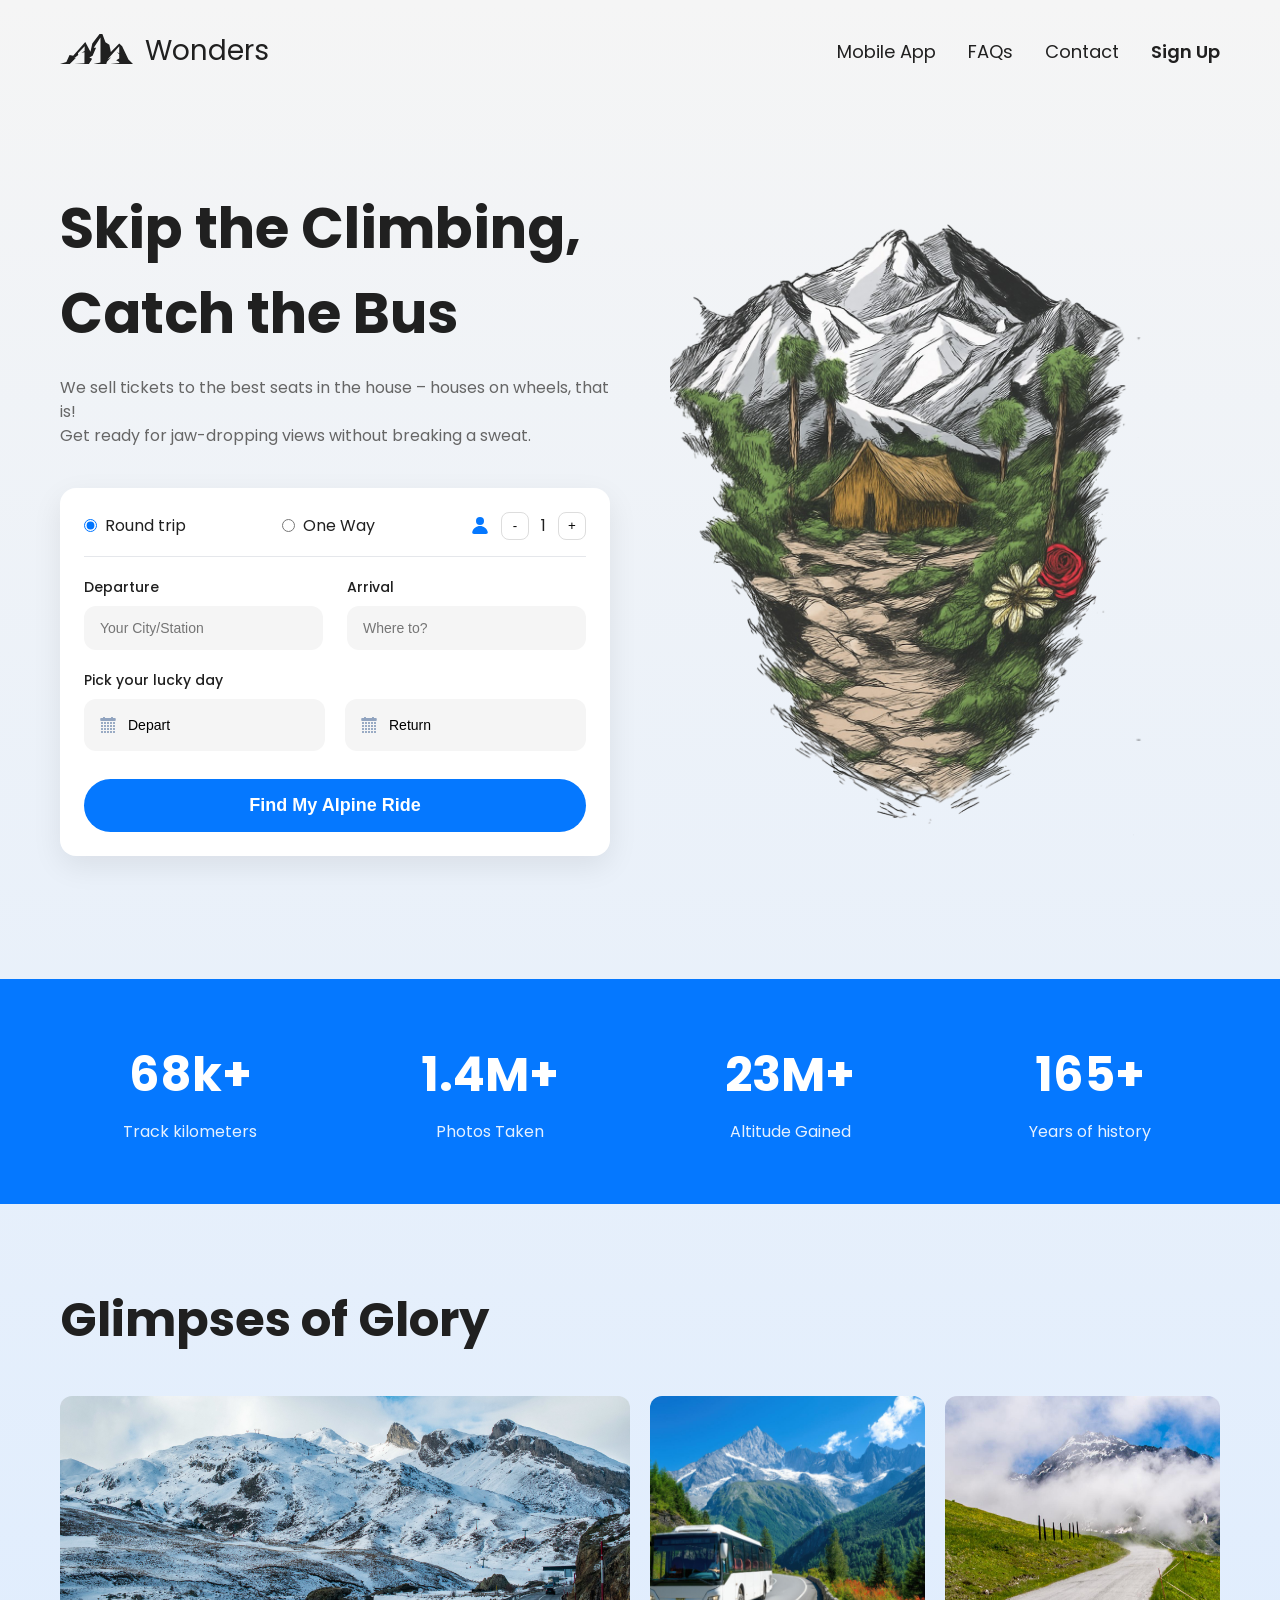
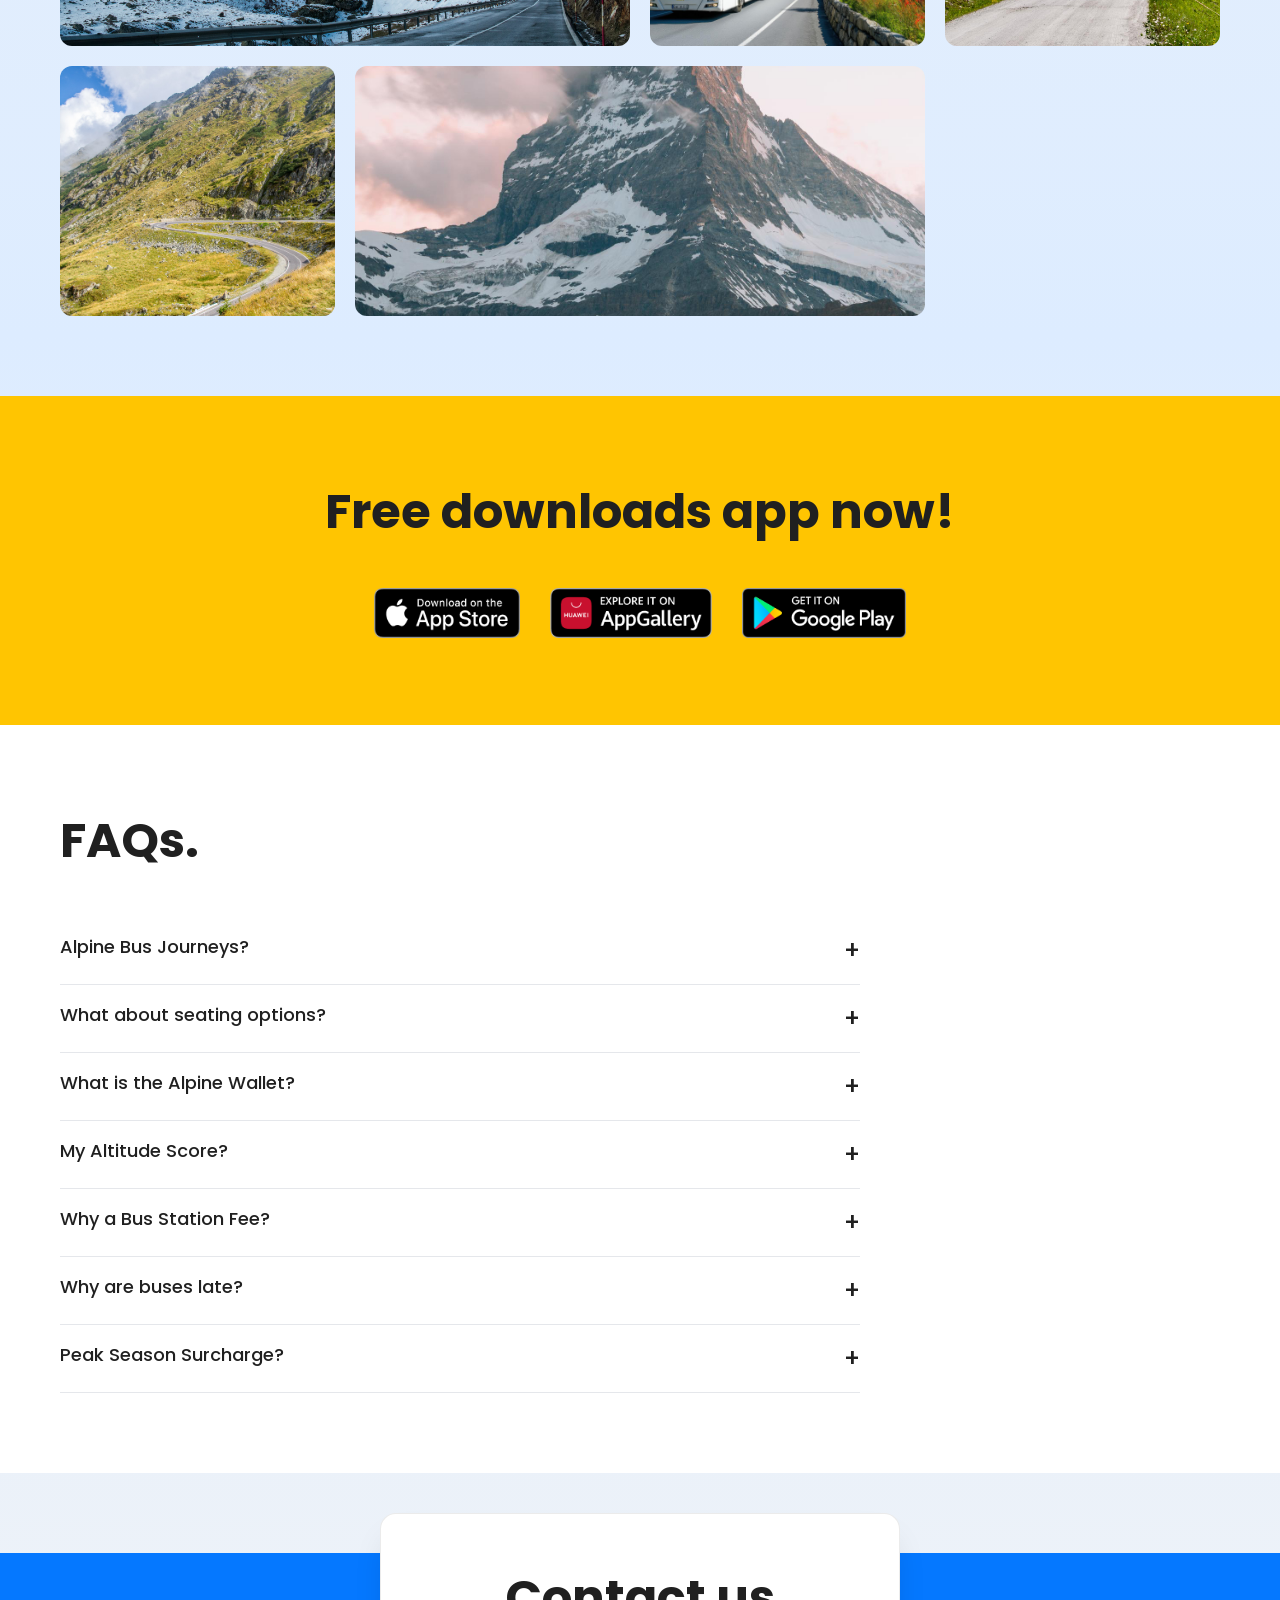
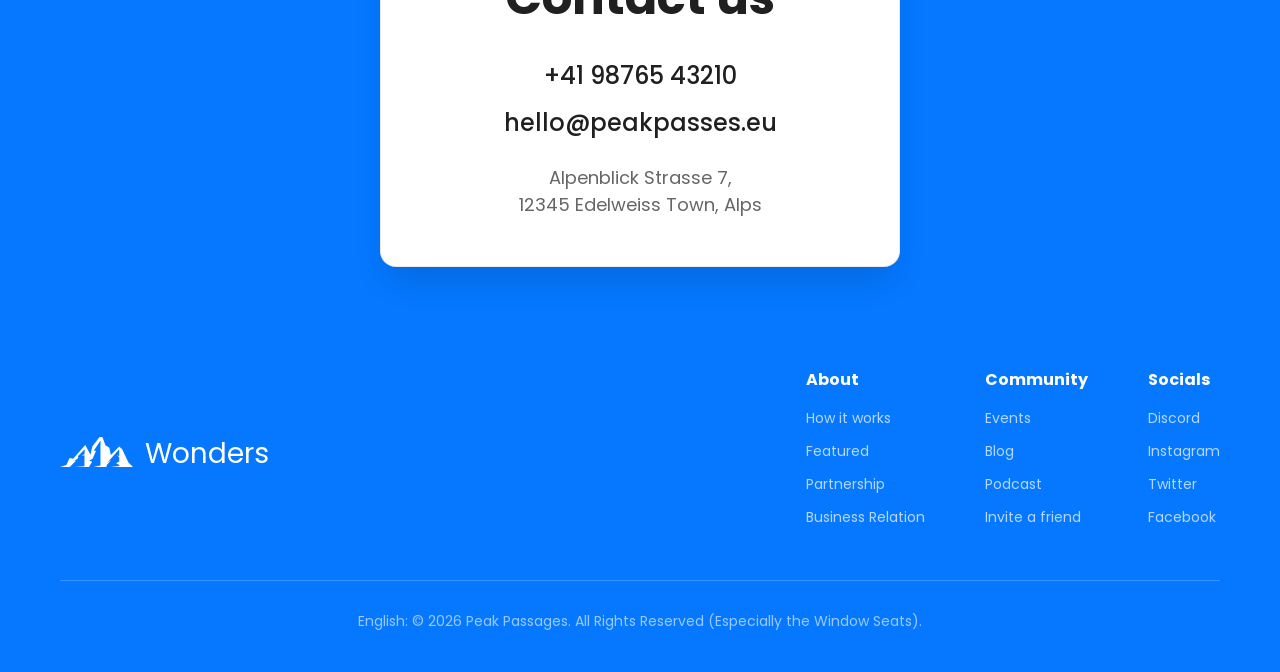
==== index.html @ d95a2bd9 "Initial commit: HTML and CSS" ====
<!DOCTYPE html>
<html lang="en">
<head>
    <meta charset="UTF-8">
    <meta name="viewport" content="width=device-width, initial-scale=1.0">
    <title>Wonders | Alpine Bus Journeys</title>
    <link rel="stylesheet" href="style.css">
    <link href="https://fonts.googleapis.com/css2?family=Poppins:wght@400;500;600;700;800&display=swap" rel="stylesheet">
</head>
<body>

<header>
    <div class="container header-container">
        <a href="index.html" class="logo">
            <img src="assets/icons/logo.svg" alt="Wonders">
            <span>Wonders</span>
        </a>
        <nav>
            <a href="#mobile-app">Mobile App</a>
            <a href="#faqs">FAQs</a>
            <a href="#contact">Contact</a>
            <a href="#" class="signup">Sign Up</a>
        </nav>
        <button class="burger" aria-label="Menu">☰</button>
    </div>
</header>

<section class="hero">
    <div class="container hero-container">
        <div class="hero-content">
            <h1>Skip the Climbing,<br>Catch the Bus</h1>
            <p>We sell tickets to the best seats in the house – houses on wheels, that is!<br>Get ready for jaw-dropping views without breaking a sweat.</p>

            <form class="ticket-form" action="bus-list.html" method="GET">
                <div class="form-row trip-type">
                    <label><input type="radio" name="trip" value="round" checked> Round trip</label>
                    <label><input type="radio" name="trip" value="oneway"> One Way</label>
                    <div class="passengers">
                        <img src="assets/icons/person.svg" alt="person">
                        <button type="button" class="counter-minus">-</button>
                        <span class="passenger-count">1</span>
                        <button type="button" class="counter-plus">+</button>
                    </div>
                </div>

                <div class="form-row stations">
                    <div class="input-group">
                        <label>Departure</label>
                        <input type="text" name="departure" placeholder="Your City/Station">
                    </div>
                    <div class="input-group">
                        <label>Arrival</label>
                        <input type="text" name="arrival" placeholder="Where to?">
                    </div>
                </div>

                <div class="form-row dates">
                    <div class="input-group">
                        <label>Pick your lucky day</label>
                        <button type="button" class="date-btn depart-btn">
                            <img src="assets/icons/calendar.svg" alt="calendar">
                            <span>Depart</span>
                        </button>
                        <input type="hidden" name="depart-date" class="depart-date-input">
                    </div>
                    <div class="input-group">
                        <label>&nbsp;</label>
                        <button type="button" class="date-btn return-btn">
                            <img src="assets/icons/calendar.svg" alt="calendar">
                            <span>Return</span>
                        </button>
                        <input type="hidden" name="return-date" class="return-date-input">
                    </div>
                </div>

                <button type="submit" class="submit-btn">Find My Alpine Ride</button>
            </form>
        </div>
        <div class="hero-image">
            <img src="assets/images/hero.png" alt="Mountain view">
        </div>
    </div>
</section>

<section class="stats">
    <div class="container stats-grid">
        <div><span class="stat-number">68k+</span><p>Track kilometers</p></div>
        <div><span class="stat-number">1.4M+</span><p>Photos Taken</p></div>
        <div><span class="stat-number">23M+</span><p>Altitude Gained</p></div>
        <div><span class="stat-number">165+</span><p>Years of history</p></div>
    </div>
</section>

<section class="gallery">
    <div class="container">
        <h2>Glimpses of Glory</h2>
        <div class="gallery-grid">
            <img src="assets/images/gallery1.jpg" alt="Gallery">
            <img src="assets/images/gallery2.jpg" alt="Gallery">
            <img src="assets/images/gallery3.jpg" alt="Gallery">
            <img src="assets/images/gallery4.jpg" alt="Gallery">
            <img src="assets/images/gallery5.jpg" alt="Gallery">
        </div>
    </div>
</section>

<section id="mobile-app" class="app-promo">
    <div class="container">
        <h2>Free downloads app now!</h2>
        <div class="app-buttons">
            <a href="https://www.apple.com/app-store/" target="_blank"><img src="assets/images/appstore.png" alt="App Store"></a>
            <a href="https://consumer.huawei.com/" target="_blank"><img src="assets/images/appgallery.png" alt="App Gallery"></a>
            <a href="https://play.google.com/" target="_blank"><img src="assets/images/googleplay.png" alt="Google Play"></a>
        </div>
    </div>
</section>

<section id="faqs" class="faq">
    <div class="container">
        <h2>FAQs.</h2>
        <div class="faq-list">
            <details>
                <summary>Alpine Bus Journeys?</summary>
                <p>Forget crowded cities! Alpine Bus Journeys are your comfy seat with panoramic windows to breathtaking mountain vistas, charming villages, and air so fresh it might make you yodel (please don't, unless you're outside). It's transportation with a side of unparalleled scenery (and maybe a hairpin turn).</p>
            </details>
            <details>
                <summary>What about seating options?</summary>
                <p>Generally, you'll find comfy standard seats (great views, great value, maybe great new friends) and perhaps slightly better seats with extra legroom. All offer a front-row seat to the greatest show on Earth – the Alps!</p>
            </details>
            <details>
                <summary>What is the Alpine Wallet?</summary>
                <p>It's your digital stash of cash that makes booking bus tickets smoother than a perfectly paved mountain road. Load it up and watch your travel dreams become reality faster than a bus goes downhill.</p>
            </details>
            <details>
                <summary>My Altitude Score?</summary>
                <p>Your loyalty points for cruising the mountain roads! Higher scores might get you priority boarding (less elbowing for the best window seat!) or maybe just bragging rights among fellow peak-passengers who prefer four wheels.</p>
            </details>
            <details>
                <summary>Why a Bus Station Fee?</summary>
                <p>A small contribution to ensure the station is clean, has reasonably fresh mountain air (filtered from bus fumes), and enough signs pointing you towards your bus, not away from it. Sometimes covers the cost of moving rogue bicycles.</p>
            </details>
            <details>
                <summary>Why are buses late?</summary>
                <p>Sometimes it's the weather (snow happens!), sometimes a sudden flock of particularly slow-moving sheep on the road, and sometimes the driver just had to stop for a photo of that view. Or maybe they got stuck behind a tractor. Welcome to "Mountain Road Time"!</p>
            </details>
            <details>
                <summary>Peak Season Surcharge?</summary>
                <p>It's the little extra you pay to enjoy the authentic experience of sharing breathtaking views with a lot of your closest friends (who you haven't met yet) while strategically placing your bag in the overhead compartment. Guarantees a vibrant, energetic journey!</p>
            </details>
        </div>
    </div>
</section>

    <footer>
        <div class="container">
            <div id="contact" class="contact-card">
                <h2>Contact us</h2>
                <a href="tel:+419876543210">+41 98765 43210</a>
                <a href="mailto:hello@peakpasses.eu">hello@peakpasses.eu</a>
                <p>Alpenblick Strasse 7,<br>12345 Edelweiss Town, Alps</p>
            </div>
            
            <div class="footer-content">
                <div class="footer-logo">
                    <img src="assets/icons/logo-white.svg" alt="Wonders">
                    <span>Wonders</span>
                </div>
                <div class="footer-links">
                    <div>
                        <h4>About</h4>
                        <a href="#">How it works</a>
                        <a href="#">Featured</a>
                        <a href="#">Partnership</a>
                        <a href="#">Business Relation</a>
                    </div>
                    <div>
                        <h4>Community</h4>
                        <a href="#">Events</a>
                        <a href="#">Blog</a>
                        <a href="#">Podcast</a>
                        <a href="#">Invite a friend</a>
                    </div>
                    <div>
                        <h4>Socials</h4>
                        <a href="#">Discord</a>
                        <a href="#">Instagram</a>
                        <a href="#">Twitter</a>
                        <a href="#">Facebook</a>
                    </div>
                </div>
            </div>
            <div class="copyright">
                <p>English: © 2026 Peak Passages. All Rights Reserved (Especially the Window Seats).</p>
            </div>
        </div>
    </footer>

<script>
    const burger = document.querySelector('.burger');
    const nav = document.querySelector('nav');

    if (burger) {
        burger.addEventListener('click', () => {
            nav.classList.toggle('show');
        });
    }

    document.querySelectorAll('nav a').forEach(link => {
        link.addEventListener('click', () => {
            nav.classList.remove('show');
        });
    });
</script>
</body>
</html>
---- style.css ----
* {
    margin: 0;
    padding: 0;
    box-sizing: border-box;
}

body {
    font-family: 'Poppins', sans-serif;
    color: #202020;
    background: linear-gradient(180deg, #F5F5F5 0%, #DDECFF 50%, #F5F5F5 100%);
}

.container {
    max-width: 1200px;
    margin: 0 auto;
    padding: 0 20px;
}

/* HEADER */
header {
    padding: 30px 0;
}

.header-container {
    display: flex;
    justify-content: space-between;
    align-items: center;
}

.logo {
    display: flex;
    align-items: center;
    gap: 12px;
    text-decoration: none;
}

.logo img {
    height: 34px;
}

.logo span {
    font-size: 28px;
    font-weight: 400;
    color: #202020;
}

nav {
    display: flex;
    gap: 32px;
}

nav a {
    text-decoration: none;
    color: #202020;
    font-size: 18px;
}

nav a.signup {
    font-weight: 600;
}

.burger {
    display: none;
    background: none;
    border: none;
    font-size: 28px;
    cursor: pointer;
}

/* HERO */
.hero {
    padding: 40px 0 80px;
}

.hero-container {
    display: flex;
    align-items: center;
    gap: 60px;
}

.hero-content {
    flex: 1;
}

.hero-content h1 {
    font-size: 56px;
    font-weight: 700;
    margin-bottom: 20px;
}

.hero-content p {
    font-size: 16px;
    color: #666;
    margin-bottom: 40px;
    line-height: 1.5;
}

.hero-image {
    flex: 1;
}

.hero-image img {
    width: 100%;
    max-width: 500px;
}

/* FORM */
.ticket-form {
    background: white;
    border-radius: 16px;
    padding: 24px;
    box-shadow: 0 10px 30px rgba(0,0,0,0.08);
}

.form-row {
    display: flex;
    gap: 20px;
    margin-bottom: 20px;
}

.trip-type {
    align-items: center;
    justify-content: space-between;
    border-bottom: 1px solid #E5E7EB;
    padding-bottom: 16px;
}

.trip-type label {
    display: flex;
    align-items: center;
    gap: 8px;
    cursor: pointer;
}

.passengers {
    display: flex;
    align-items: center;
    gap: 12px;
}

.passengers button {
    width: 28px;
    height: 28px;
    border: 1px solid #DDD;
    background: white;
    border-radius: 8px;
    cursor: pointer;
}

.stations {
    gap: 24px;
}

.input-group {
    flex: 1;
    display: flex;
    flex-direction: column;
    gap: 8px;
}

.input-group label {
    font-weight: 500;
    font-size: 14px;
}

.input-group input {
    padding: 14px 16px;
    border: none;
    background: #F5F5F5;
    border-radius: 12px;
    font-size: 14px;
}

.date-btn {
    display: flex;
    align-items: center;
    gap: 12px;
    padding: 14px 16px;
    background: #F5F5F5;
    border: none;
    border-radius: 12px;
    cursor: pointer;
    font-size: 14px;
}

.submit-btn {
    width: 100%;
    background: #0578FF;
    color: white;
    border: none;
    padding: 16px;
    border-radius: 40px;
    font-size: 18px;
    font-weight: 600;
    cursor: pointer;
    margin-top: 8px;
}

.submit-btn:hover {
    background: #0465d6;
}

/* STATS */
.stats {
    background: #0578FF;
    padding: 60px 0;
}

.stats-grid {
    display: grid;
    grid-template-columns: repeat(4, 1fr);
    text-align: center;
    gap: 40px;
}

.stat-number {
    font-size: 48px;
    font-weight: 700;
    color: white;
}

.stats-grid p {
    color: white;
    opacity: 0.9;
    margin-top: 8px;
}

/* GALLERY */
.gallery {
    padding: 80px 0;
}

.gallery h2 {
    font-size: 48px;
    margin-bottom: 40px;
}

.gallery-grid {
    display: grid;
    grid-template-columns: repeat(4, 1fr);
    gap: 20px;
}

.gallery-grid img {
    width: 100%;
    height: 250px;
    object-fit: cover;
    border-radius: 12px;
}

.gallery-grid img:first-child {
    grid-column: span 2;
}
.gallery-grid img:last-child {
    grid-column: span 2;
}

/* APP PROMO */
.app-promo {
    background: #FFC501;
    padding: 80px 0;
    text-align: center;
}

.app-promo h2 {
    font-size: 48px;
    margin-bottom: 40px;
}

.app-buttons {
    display: flex;
    justify-content: center;
    gap: 30px;
    flex-wrap: wrap;
}

.app-buttons img {
    height: 50px;
}

/* FAQ */
.faq {
    padding: 80px 0;
    background: white;
}

.faq h2 {
    font-size: 48px;
    margin-bottom: 40px;
}

.faq-list {
    max-width: 800px;
}

details {
    border-bottom: 1px solid #E5E7EB;
    padding: 16px 0;
}

summary {
    font-weight: 500;
    font-size: 18px;
    cursor: pointer;
    list-style: none;
    display: flex;
    justify-content: space-between;
}

summary::-webkit-details-marker {
    display: none;
}

summary::after {
    content: '+';
    font-size: 24px;
}

details[open] summary::after {
    content: '×';
}

details[open] p {
    margin-top: 16px;
    color: #666;
    line-height: 1.6;
}

/* CONTACT CARD */
.contact-card {
    background: white;
    border-radius: 16px;
    padding: 48px 40px;
    text-align: center;
    max-width: 520px;
    margin: -120px auto 60px;
    box-shadow: 0 20px 35px -10px rgba(0, 0, 0, 0.15);
    border: 1px solid rgba(0, 0, 0, 0.08);
}

.contact-card h2 {
    font-size: 48px;
    font-weight: 700;
    margin-bottom: 24px;
    color: #202020;
}

.contact-card a {
    display: block;
    color: #202020;
    text-decoration: none;
    font-size: 24px;
    font-weight: 500;
    margin: 12px 0;
    transition: color 0.2s;
}

.contact-card a:hover {
    color: #0578FF;
}

.contact-card p {
    margin-top: 24px;
    font-size: 18px;
    line-height: 1.5;
    color: #666;
}

/* FOOTER */
footer {
    background: #0578FF;
    position: relative;
    padding: 80px 0 40px;
    margin-top: 80px;
}

.footer-content {
    display: flex;
    justify-content: space-between;
    padding: 40px 0;
    border-bottom: 1px solid rgba(255,255,255,0.2);
}

.footer-logo {
    display: flex;
    align-items: center;
    gap: 12px;
}

.footer-logo img {
    height: 34px;
    filter: brightness(0) invert(1);
}

.footer-logo span {
    color: white;
    font-size: 28px;
}

.footer-links {
    display: flex;
    gap: 60px;
}

.footer-links h4 {
    color: white;
    margin-bottom: 16px;
}

.footer-links a {
    display: block;
    color: rgba(255,255,255,0.7);
    text-decoration: none;
    margin-bottom: 12px;
    font-size: 14px;
}

.copyright {
    text-align: center;
    padding-top: 30px;
    color: rgba(255,255,255,0.6);
    font-size: 14px;
}

/* ADAPTIVE */
@media (max-width: 900px) {
    .hero-container {
        flex-direction: column;
    }
    
    .gallery-grid {
        grid-template-columns: repeat(2, 1fr);
    }
    
    .gallery-grid img:first-child,
    .gallery-grid img:last-child {
        grid-column: span 1;
    }
    
    .footer-content {
        flex-direction: column;
        gap: 30px;
    }
    
    .footer-links {
        flex-wrap: wrap;
        gap: 30px;
    }
}

@media (max-width: 768px) {
    nav {
        display: none;
    }
    
    .burger {
        display: block;
    }
    
    nav.show {
        display: flex;
        flex-direction: column;
        position: absolute;
        top: 100px;
        left: 0;
        right: 0;
        background: white;
        padding: 20px;
        box-shadow: 0 10px 20px rgba(0,0,0,0.1);
        z-index: 100;
    }

    .stats-grid {
        grid-template-columns: repeat(2, 1fr);
        gap: 30px;
    }
    
    .form-row {
        flex-direction: column;
    }
    
    .trip-type {
        flex-direction: row;
        flex-wrap: wrap;
    }
    
    .hero-content h1 {
        font-size: 36px;
    }
    
    .gallery h2, .app-promo h2, .faq h2, .contact-card h2 {
        font-size: 32px;
    }
}

@media (max-width: 480px) {
    .stats-grid {
        grid-template-columns: 1fr;
    }
    
    .gallery-grid {
        grid-template-columns: 1fr;
    }
    
    .contact-card {
        padding: 30px 20px;
    }
    
    .contact-card a {
        font-size: 18px;
    }
}
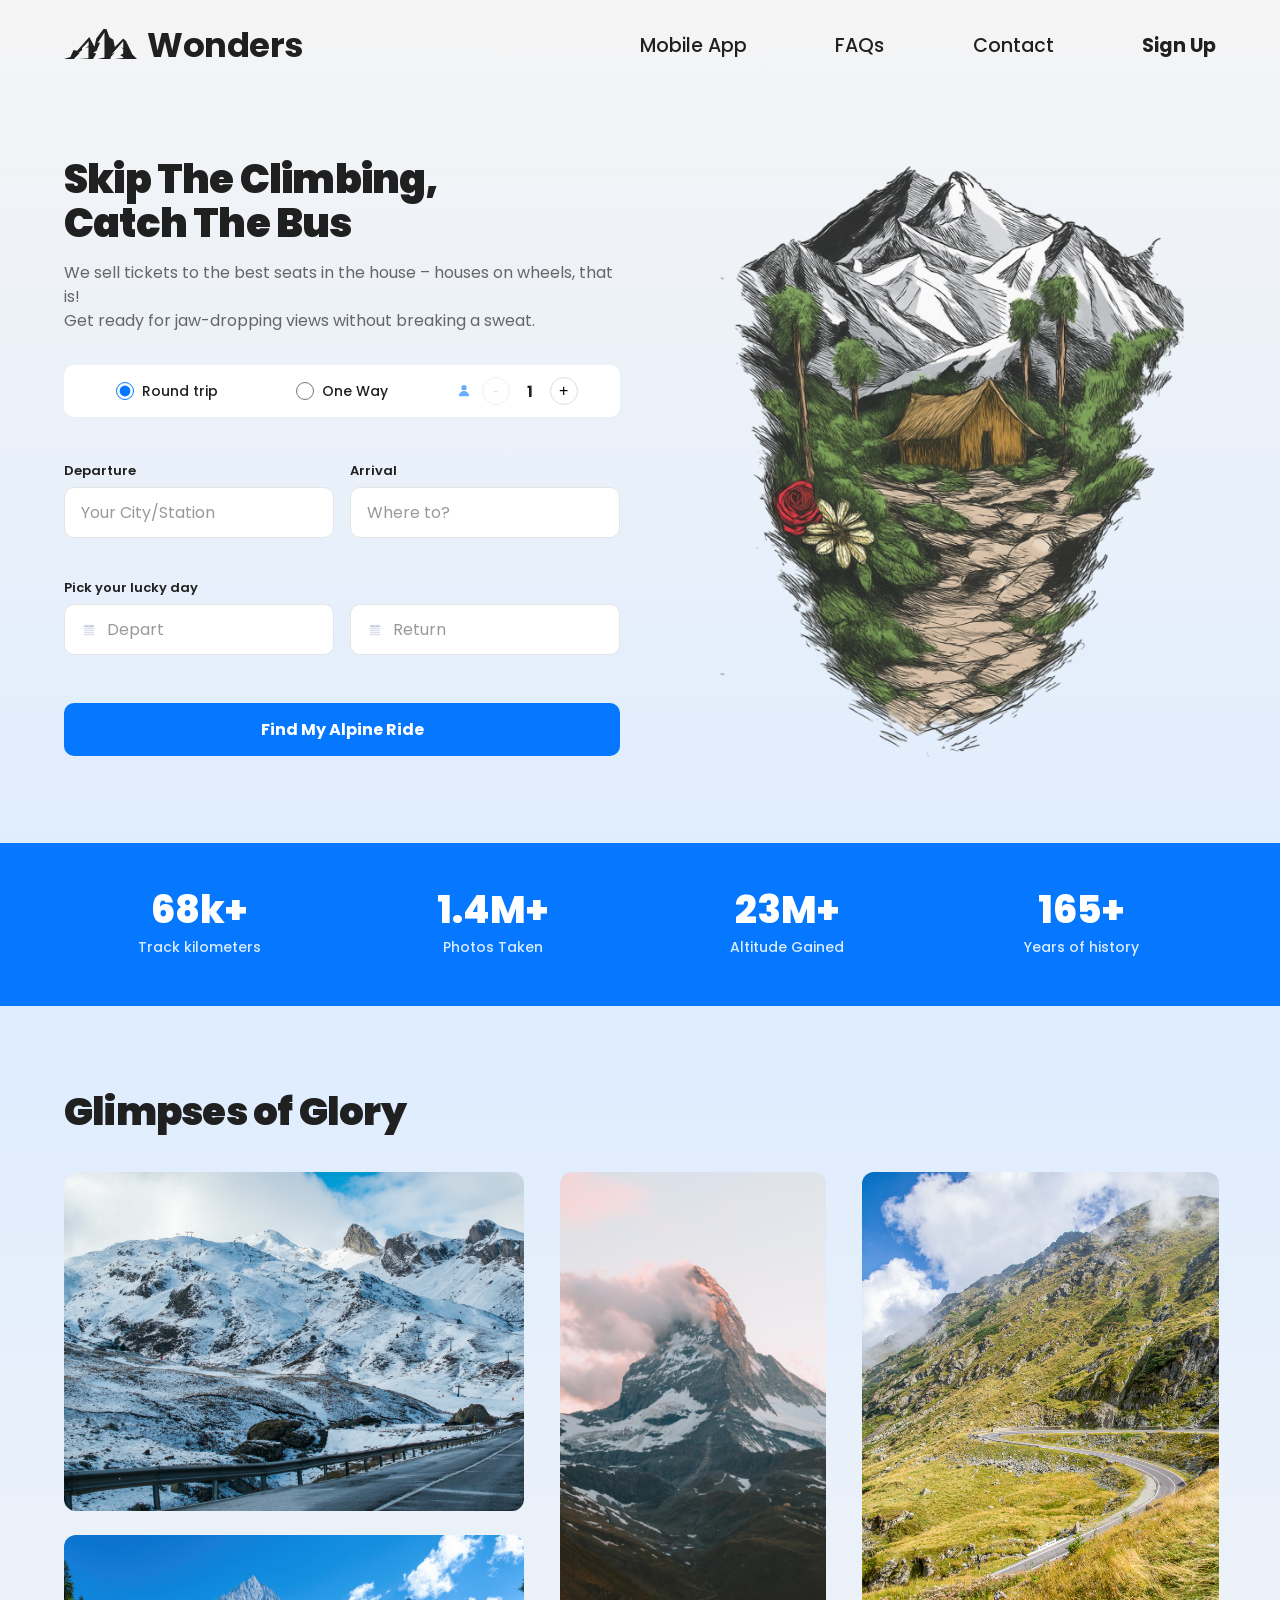
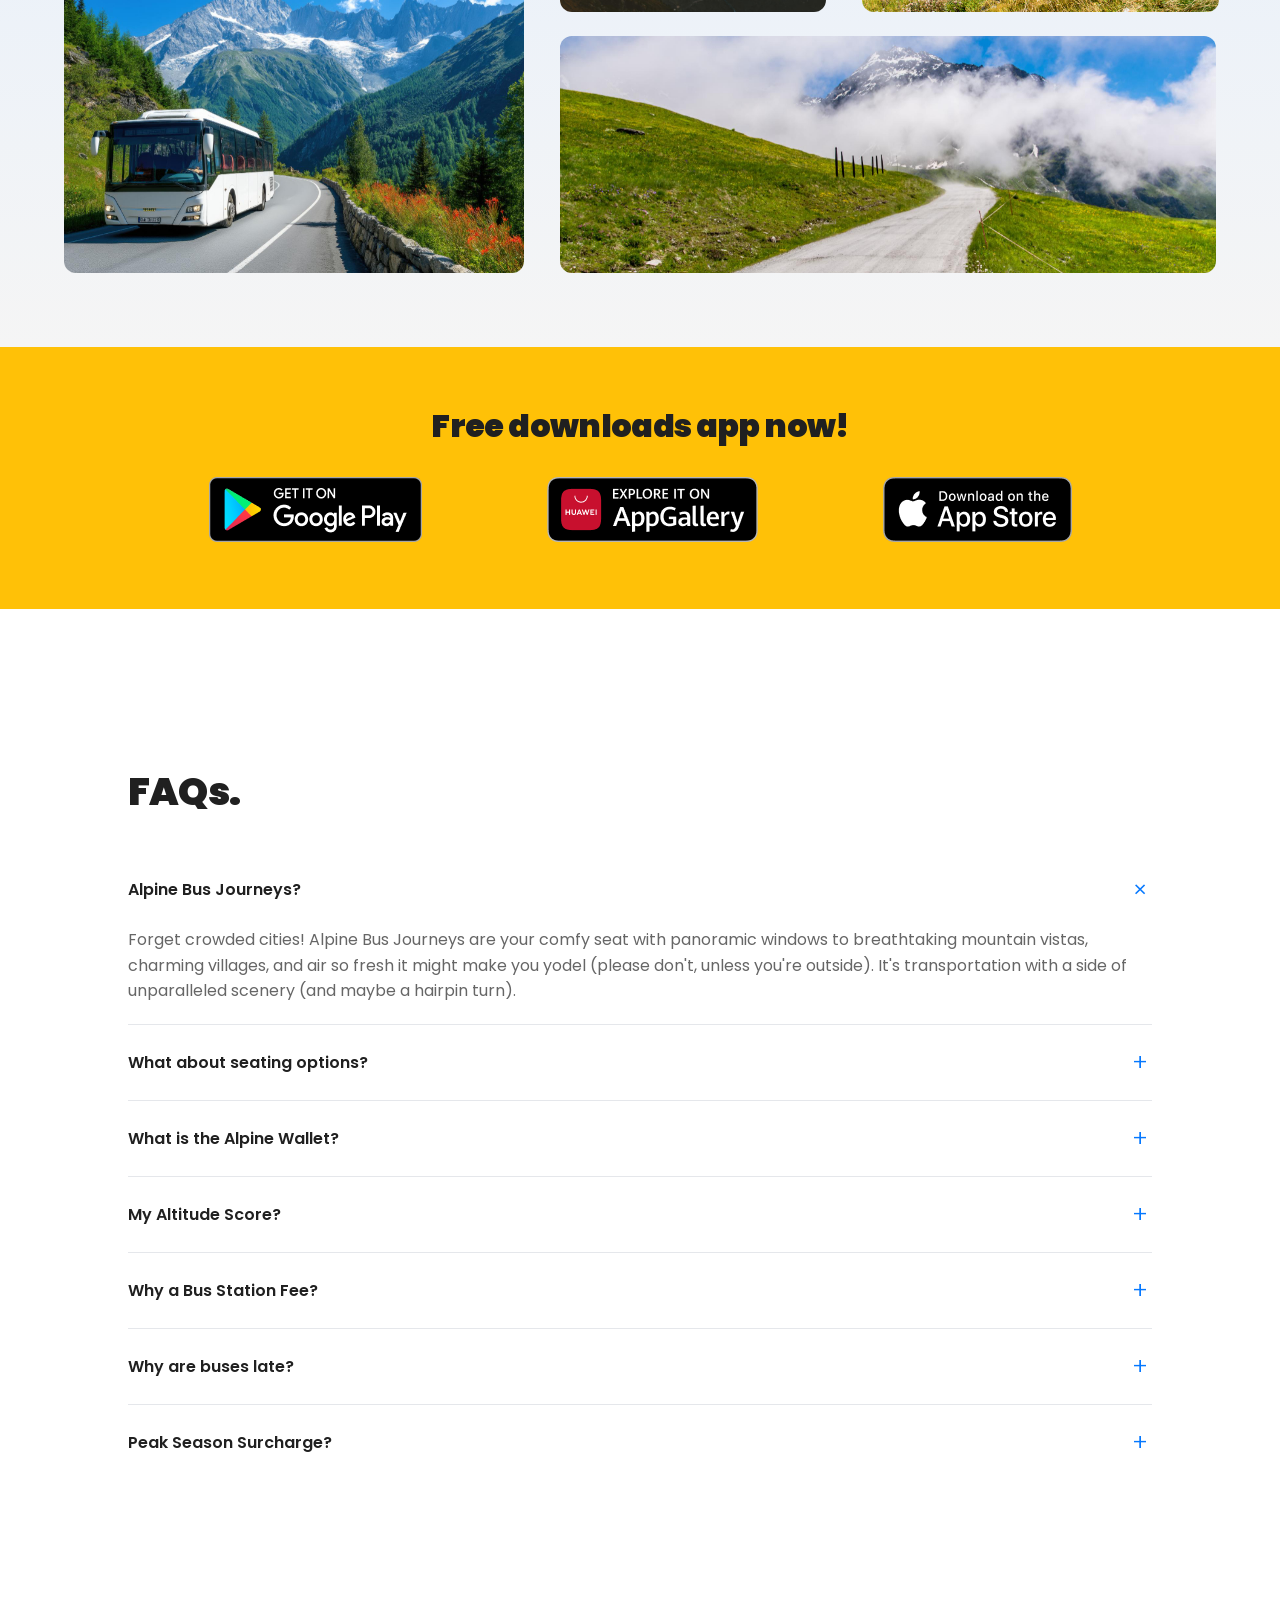
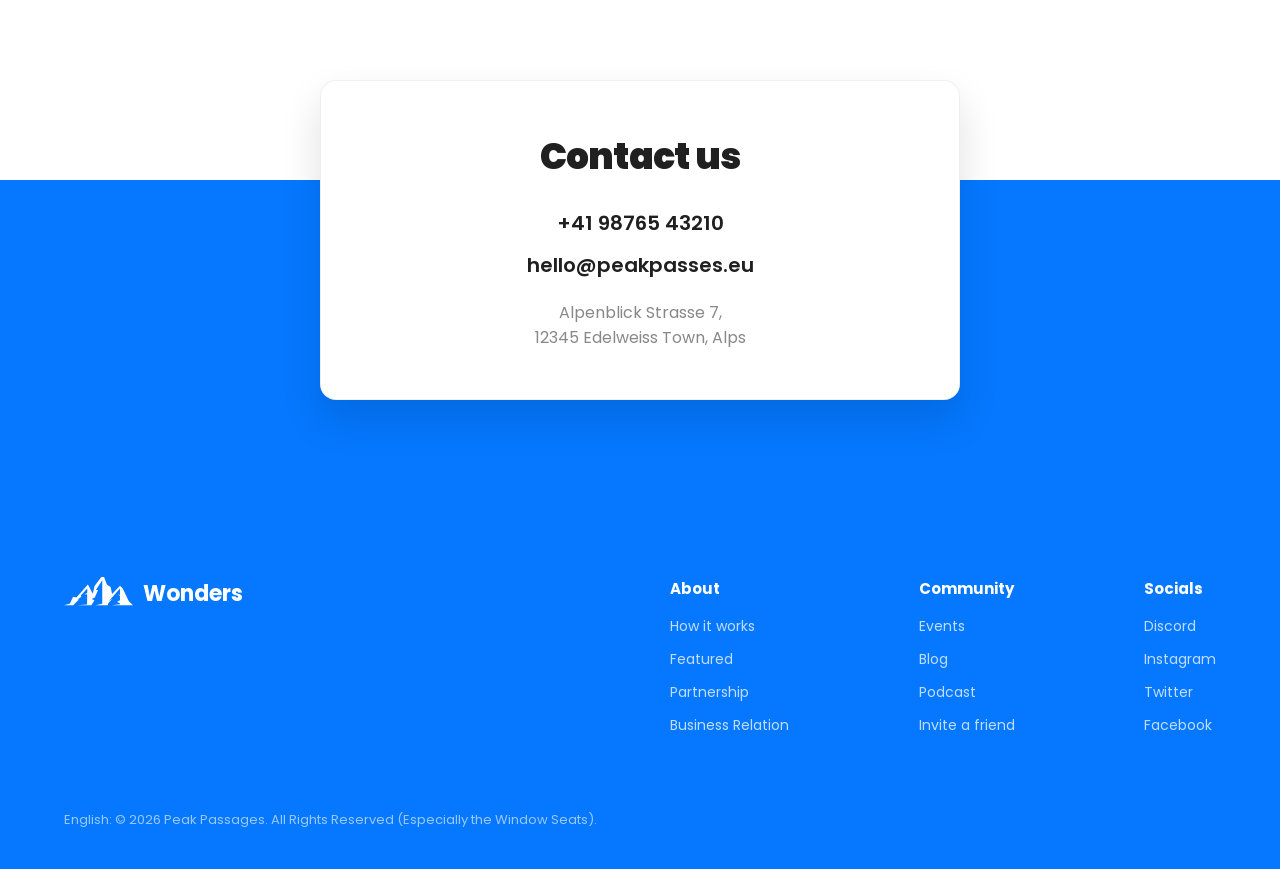
==== commit 0246d03e: "add js and fix: gradient bg, header, apps layout, burger menu, calendar" ====
--- a/index.html
+++ b/index.html
@@ -3,114 +3,141 @@
 <head>
     <meta charset="UTF-8">
     <meta name="viewport" content="width=device-width, initial-scale=1.0">
+    <meta http-equiv="Cache-Control" content="no-cache, no-store, must-revalidate">
+    <meta http-equiv="Pragma" content="no-cache">
+    <meta http-equiv="Expires" content="0">
     <title>Wonders | Alpine Bus Journeys</title>
-    <link rel="stylesheet" href="style.css">
-    <link href="https://fonts.googleapis.com/css2?family=Poppins:wght@400;500;600;700;800&display=swap" rel="stylesheet">
+    <link rel="stylesheet" href="style.css?v=2">
+    <link href="https://fonts.googleapis.com/css2?family=Poppins:wght@400;500;600;700;800;900&display=swap" rel="stylesheet">
 </head>
 <body>
 
-<header>
-    <div class="container header-container">
-        <a href="index.html" class="logo">
+
+    
+<div class="nav-header-mobile">
+        <a href="index.html" class="nav-logo">
             <img src="assets/icons/logo.svg" alt="Wonders">
             <span>Wonders</span>
         </a>
-        <nav>
-            <a href="#mobile-app">Mobile App</a>
-            <a href="#faqs">FAQs</a>
-            <a href="#contact">Contact</a>
-            <a href="#" class="signup">Sign Up</a>
-        </nav>
-        <button class="burger" aria-label="Menu">☰</button>
-    </div>
-</header>
-
-<section class="hero">
-    <div class="container hero-container">
-        <div class="hero-content">
-            <h1>Skip the Climbing,<br>Catch the Bus</h1>
-            <p>We sell tickets to the best seats in the house – houses on wheels, that is!<br>Get ready for jaw-dropping views without breaking a sweat.</p>
-
-            <form class="ticket-form" action="bus-list.html" method="GET">
-                <div class="form-row trip-type">
-                    <label><input type="radio" name="trip" value="round" checked> Round trip</label>
-                    <label><input type="radio" name="trip" value="oneway"> One Way</label>
-                    <div class="passengers">
-                        <img src="assets/icons/person.svg" alt="person">
-                        <button type="button" class="counter-minus">-</button>
-                        <span class="passenger-count">1</span>
-                        <button type="button" class="counter-plus">+</button>
-                    </div>
-                </div>
-
-                <div class="form-row stations">
-                    <div class="input-group">
-                        <label>Departure</label>
-                        <input type="text" name="departure" placeholder="Your City/Station">
-                    </div>
-                    <div class="input-group">
-                        <label>Arrival</label>
-                        <input type="text" name="arrival" placeholder="Where to?">
-                    </div>
-                </div>
-
-                <div class="form-row dates">
-                    <div class="input-group">
-                        <label>Pick your lucky day</label>
-                        <button type="button" class="date-btn depart-btn">
-                            <img src="assets/icons/calendar.svg" alt="calendar">
-                            <span>Depart</span>
-                        </button>
-                        <input type="hidden" name="depart-date" class="depart-date-input">
-                    </div>
-                    <div class="input-group">
-                        <label>&nbsp;</label>
-                        <button type="button" class="date-btn return-btn">
-                            <img src="assets/icons/calendar.svg" alt="calendar">
-                            <span>Return</span>
-                        </button>
-                        <input type="hidden" name="return-date" class="return-date-input">
-                    </div>
-                </div>
-
-                <button type="submit" class="submit-btn">Find My Alpine Ride</button>
-            </form>
-        </div>
-        <div class="hero-image">
-            <img src="assets/images/hero.png" alt="Mountain view">
-        </div>
-    </div>
-</section>
-
-<section class="stats">
-    <div class="container stats-grid">
-        <div><span class="stat-number">68k+</span><p>Track kilometers</p></div>
-        <div><span class="stat-number">1.4M+</span><p>Photos Taken</p></div>
-        <div><span class="stat-number">23M+</span><p>Altitude Gained</p></div>
-        <div><span class="stat-number">165+</span><p>Years of history</p></div>
-    </div>
-</section>
-
-<section class="gallery">
-    <div class="container">
-        <h2>Glimpses of Glory</h2>
-        <div class="gallery-grid">
-            <img src="assets/images/gallery1.jpg" alt="Gallery">
-            <img src="assets/images/gallery2.jpg" alt="Gallery">
-            <img src="assets/images/gallery3.jpg" alt="Gallery">
-            <img src="assets/images/gallery4.jpg" alt="Gallery">
-            <img src="assets/images/gallery5.jpg" alt="Gallery">
-        </div>
-    </div>
-</section>
+        <button class="nav-close" aria-label="Close menu">&times;</button>
+    </div>
+<div class="gradient-bg-container">
+
+    <header>
+        <div class="container header-container">
+            <a href="index.html" class="logo">
+                <img src="assets/icons/logo.svg" alt="Wonders">
+                <span>Wonders</span>
+            </a>
+            <nav>
+                <a href="#mobile-app">Mobile App</a>
+                <a href="#faqs">FAQs</a>
+                <a href="#contact">Contact</a>
+                <a href="#" class="signup">Sign Up</a>
+            </nav>
+            <button class="burger" aria-label="Menu">
+                <span></span>
+                <span></span>
+                <span></span>
+            </button>
+        </div>
+    </header>
+
+    <section class="hero">
+        <div class="container hero-container">
+            <div class="hero-content">
+                <h1>Skip The Climbing,<br>Catch The Bus</h1>
+                <p>We sell tickets to the best seats in the house – houses on wheels, that is!<br>Get ready for jaw-dropping views without breaking a sweat.</p>
+
+                <form class="ticket-form" action="bus-list.html" method="GET">
+                    <div class="form-row trip-type">
+                        <label ><input type="radio" name="trip" value="round" checked> Round trip</label>
+                        <label ><input type="radio" name="trip" value="oneway"> One Way</label>
+                        <div class="passengers">
+                            <img src="assets/icons/person.svg" alt="person">
+                            <button type="button" class="counter-minus">-</button>
+                            <span class="passenger-count">1</span>
+                            <button type="button" class="counter-plus">+</button>
+                        </div>
+                    </div>
+
+                    <div class="form-row stations">
+                        <div class="input-group">
+                            <label>Departure</label>
+                            <input type="text" name="departure" placeholder="Your City/Station" autocomplete="off">
+                        </div>
+                        <div class="input-group">
+                            <label>Arrival</label>
+                            <input type="text" name="arrival" placeholder="Where to?" autocomplete="off">
+                        </div>
+                    </div>
+
+                    <div class="form-row dates">
+                        <div class="input-group">
+                            <label>Pick your lucky day</label>
+                            <button type="button" class="date-btn depart-btn">
+                                <img src="assets/icons/calendar.svg" alt="calendar">
+                                <span class="date-label">Depart</span>
+                            </button>
+                            <input type="hidden" name="depart-date" class="depart-date-input">
+                        </div>
+                        <div class="input-group">
+                            <label>&nbsp;</label>
+                            <button type="button" class="date-btn return-btn">
+                                <img src="assets/icons/calendar.svg" alt="calendar">
+                                <span class="date-label">Return</span>
+                            </button>
+                            <input type="hidden" name="return-date" class="return-date-input">
+                        </div>
+                    </div>
+
+                    <button type="submit" class="submit-btn">Find My Alpine Ride</button>
+                </form>
+            </div>
+            <div class="hero-image">
+                <img src="assets/images/hero.png" alt="Mountain view">
+            </div>
+        </div>
+    </section>
+
+    <section class="stats">
+        <div class="container stats-grid">
+            <div><span class="stat-number">68k+</span><p>Track kilometers</p></div>
+            <div><span class="stat-number">1.4M+</span><p>Photos Taken</p></div>
+            <div><span class="stat-number">23M+</span><p>Altitude Gained</p></div>
+            <div><span class="stat-number">165+</span><p>Years of history</p></div>
+        </div>
+    </section>
+
+    <section class="gallery">
+        <div class="container">
+            <h2>Glimpses of Glory</h2>
+            <div class="gallery-grid">
+                <div class="gallery-col-left">
+                    <div class="gallery-item g1"><img src="assets/images/gallery1.jpg" alt="Gallery1"></div>
+                    <div class="gallery-item g2"><img src="assets/images/gallery2.jpg" alt="Gallery2"></div>
+                </div>
+                <div class="gallery-col-right">
+                    <div class="gallery-row-top">
+                        <div class="gallery-item g3"><img src="assets/images/gallery3.jpg" alt="Gallery3"></div>
+                        <div class="gallery-item g4"><img src="assets/images/gallery4.jpg" alt="Gallery4"></div>
+                    </div>
+                    <div class="gallery-item g5"><img src="assets/images/gallery5.jpg" alt="Gallery5"></div>
+                </div>
+            </div>
+        </div>
+    </section>
+
+</div>
+
 
 <section id="mobile-app" class="app-promo">
     <div class="container">
         <h2>Free downloads app now!</h2>
         <div class="app-buttons">
-            <a href="https://www.apple.com/app-store/" target="_blank"><img src="assets/images/appstore.png" alt="App Store"></a>
-            <a href="https://consumer.huawei.com/" target="_blank"><img src="assets/images/appgallery.png" alt="App Gallery"></a>
-            <a href="https://play.google.com/" target="_blank"><img src="assets/images/googleplay.png" alt="Google Play"></a>
+            <a href="https://play.google.com/" target="_blank" class="app-btn app-btn-primary"><img src="assets/images/googleplay.png" alt="Google Play"></a>
+            <a href="https://consumer.huawei.com/" target="_blank" class="app-btn"><img src="assets/images/appgallery.png" alt="App Gallery"></a>
+            <a href="https://www.apple.com/app-store/" target="_blank" class="app-btn"><img src="assets/images/appstore.png" alt="App Store"></a>
         </div>
     </div>
 </section>
@@ -119,7 +146,7 @@
     <div class="container">
         <h2>FAQs.</h2>
         <div class="faq-list">
-            <details>
+            <details open>
                 <summary>Alpine Bus Journeys?</summary>
                 <p>Forget crowded cities! Alpine Bus Journeys are your comfy seat with panoramic windows to breathtaking mountain vistas, charming villages, and air so fresh it might make you yodel (please don't, unless you're outside). It's transportation with a side of unparalleled scenery (and maybe a hairpin turn).</p>
             </details>
@@ -151,65 +178,55 @@
     </div>
 </section>
 
-    <footer>
-        <div class="container">
-            <div id="contact" class="contact-card">
-                <h2>Contact us</h2>
-                <a href="tel:+419876543210">+41 98765 43210</a>
-                <a href="mailto:hello@peakpasses.eu">hello@peakpasses.eu</a>
-                <p>Alpenblick Strasse 7,<br>12345 Edelweiss Town, Alps</p>
-            </div>
-            
-            <div class="footer-content">
-                <div class="footer-logo">
-                    <img src="assets/icons/logo-white.svg" alt="Wonders">
-                    <span>Wonders</span>
-                </div>
-                <div class="footer-links">
-                    <div>
-                        <h4>About</h4>
-                        <a href="#">How it works</a>
-                        <a href="#">Featured</a>
-                        <a href="#">Partnership</a>
-                        <a href="#">Business Relation</a>
-                    </div>
-                    <div>
-                        <h4>Community</h4>
-                        <a href="#">Events</a>
-                        <a href="#">Blog</a>
-                        <a href="#">Podcast</a>
-                        <a href="#">Invite a friend</a>
-                    </div>
-                    <div>
-                        <h4>Socials</h4>
-                        <a href="#">Discord</a>
-                        <a href="#">Instagram</a>
-                        <a href="#">Twitter</a>
-                        <a href="#">Facebook</a>
-                    </div>
-                </div>
-            </div>
-            <div class="copyright">
-                <p>English: © 2026 Peak Passages. All Rights Reserved (Especially the Window Seats).</p>
-            </div>
-        </div>
-    </footer>
-
-<script>
-    const burger = document.querySelector('.burger');
-    const nav = document.querySelector('nav');
-
-    if (burger) {
-        burger.addEventListener('click', () => {
-            nav.classList.toggle('show');
-        });
-    }
-
-    document.querySelectorAll('nav a').forEach(link => {
-        link.addEventListener('click', () => {
-            nav.classList.remove('show');
-        });
-    });
-</script>
+<section id="contact" class="contact-section">
+    <div class="contact-card">
+        <h2>Contact us</h2>
+        <a href="tel:+419876543210">+41 98765 43210</a>
+        <a href="mailto:hello@peakpasses.eu">hello@peakpasses.eu</a>
+        <p>Alpenblick Strasse 7,<br>12345 Edelweiss Town, Alps</p>
+    </div>
+</section>
+
+<div class="blue-bg-contact"></div>
+
+<footer>
+    <div class="container">
+        <div class="footer-content">
+            <div class="footer-logo">
+                <img src="assets/icons/logo-white.svg" alt="Wonders">
+                <span>Wonders</span>
+            </div>
+            <div class="footer-links">
+                <div>
+                    <h4>About</h4>
+                    <a href="#">How it works</a>
+                    <a href="#">Featured</a>
+                    <a href="#">Partnership</a>
+                    <a href="#">Business Relation</a>
+                </div>
+                <div>
+                    <h4>Community</h4>
+                    <a href="#">Events</a>
+                    <a href="#">Blog</a>
+                    <a href="#">Podcast</a>
+                    <a href="#">Invite a friend</a>
+                </div>
+                <div>
+                    <h4>Socials</h4>
+                    <a href="#">Discord</a>
+                    <a href="#">Instagram</a>
+                    <a href="#">Twitter</a>
+                    <a href="#">Facebook</a>
+                </div>
+            </div>
+        </div>
+        <div class="copyright">
+            <p>English: © 2026 Peak Passages. All Rights Reserved (Especially the Window Seats).</p>
+        </div>
+    </div>
+</footer>
+
+<script src="script.js?v=2"></script>
+
 </body>
 </html>
--- a/style.css
+++ b/style.css
@@ -1,24 +1,64 @@
+/* ===== RESET & BASE ===== */
 * {
     margin: 0;
     padding: 0;
     box-sizing: border-box;
 }
 
+html {
+    overflow-x: hidden;
+    width: 100%;
+}
+
 body {
-    font-family: 'Poppins', sans-serif;
+    font-family: 'Poppins', -apple-system, BlinkMacSystemFont, sans-serif;
     color: #202020;
-    background: linear-gradient(180deg, #F5F5F5 0%, #DDECFF 50%, #F5F5F5 100%);
+    background: #FFFFFF;
+    overflow-x: hidden;
+    width: 100%;
+    margin: 0;
+}
+
+/* ===== CSS VARIABLES ===== */
+:root {
+    --primary-blue: #0578FF;
+    --primary-black: #202020;
+    --white: #FFFFFF;
+    --bg-gray: #F5F7FA;
+    --yellow: #FFC107;
+    --gap-xs: clamp(8px, 1vw, 12px);
+    --gap-sm: clamp(12px, 2vw, 16px);
+    --gap-md: clamp(16px, 2.5vw, 24px);
+    --gap-lg: clamp(24px, 3vw, 36px);
+    --padding-container: clamp(20px, 5vw, 64px);
+    --font-h1: clamp(2rem, 4vw, 3rem);
+    --font-h2: clamp(1.5rem, 3vw, 2.5rem);
+    --font-h3: clamp(1.25rem, 2.5vw, 2rem);
+    --font-body: clamp(0.875rem, 1.5vw, 1rem);
+    --font-nav: clamp(1rem, 1.5vw, 1.25rem);
 }
 
 .container {
-    max-width: 1200px;
+    max-width: 1440px;
     margin: 0 auto;
-    padding: 0 20px;
-}
-
-/* HEADER */
+    padding: 0 var(--padding-container);
+    width: 100%;
+    box-sizing: border-box;
+}
+
+/* ===== GRADIENT BG CONTAINER ===== */
+.gradient-bg-container {
+    background: linear-gradient(180deg, #f5f5f5 0%, #ddecff 50.17%, #f5f5f5 100%);
+}
+
+/* ===== HEADER ===== */
 header {
-    padding: 30px 0;
+    background: transparent;
+    border-bottom: none;
+    position: sticky;
+    top: 0;
+    z-index: 101;
+    padding: clamp(12px, 2vw, 20px) 0;
 }
 
 .header-container {
@@ -30,112 +70,254 @@
 .logo {
     display: flex;
     align-items: center;
-    gap: 12px;
+    gap: 10px;
     text-decoration: none;
 }
 
 .logo img {
     height: 34px;
+    width: auto;
 }
 
 .logo span {
-    font-size: 28px;
-    font-weight: 400;
-    color: #202020;
-}
-
+    font-size: clamp(1.5rem, 3vw, 2.125rem);
+    font-weight: 700;
+    color: var(--primary-black);
+    letter-spacing: -0.5px;
+}
+
+/* ===== NAVIGATION ===== */
 nav {
     display: flex;
-    gap: 32px;
+    justify-content: space-between;
+    gap: 0;
+    width: 50%;
+    align-items: center;
+}
+
+.nav-header, .nav-close {
+    display: none;
 }
 
 nav a {
     text-decoration: none;
-    color: #202020;
-    font-size: 18px;
+    color: var(--primary-black);
+    font-size: var(--font-nav);
+    font-weight: 500;
+    transition: color 0.2s;
+    white-space: nowrap;
+}
+
+nav a:hover {
+    color: var(--primary-blue);
 }
 
 nav a.signup {
-    font-weight: 600;
+    font-weight: 700;
+}
+
+/* ===== MOBILE NAV HEADER ===== */
+.nav-header-mobile {
+    display: none;
 }
 
 .burger {
     display: none;
     background: none;
     border: none;
-    font-size: 28px;
     cursor: pointer;
-}
-
-/* HERO */
+    padding: 8px;
+    width: 40px;
+    height: 40px;
+    position: relative;
+    z-index: 101;
+}
+
+.burger span {
+    display: block;
+    width: 24px;
+    height: 2px;
+    background: var(--primary-black);
+    margin: 5px auto;
+    transition: all 0.3s ease;
+    border-radius: 2px;
+}
+
+.burger.active span:nth-child(1) {
+    transform: rotate(45deg) translate(5px, 5px);
+}
+
+.burger.active span:nth-child(2) {
+    opacity: 0;
+}
+
+.burger.active span:nth-child(3) {
+    transform: rotate(-45deg) translate(5px, -5px);
+}
+
+.burger-menu {
+    height: calc(100dvh - 116px);
+    background-color: var(--primary-blue);
+    position: fixed;
+    width: 100%;
+    top: 116px;
+    left: 0;
+    z-index: 1000;
+    overflow-y: auto;
+    pointer-events: none;
+    opacity: 0;
+}
+
+.burger-menu.active {
+    opacity: 1;
+    pointer-events: auto;
+    animation: fromRightToLeft 0.4s ease-in-out;
+}
+
+.burger-menu.closing {
+    pointer-events: none;
+    animation: closingMenu 0.4s ease-in-out;
+}
+
+.burger-menu nav {
+    margin-top: clamp(18px, 12dvh, 128px);
+    display: flex;
+    flex-direction: column;
+    padding-inline: 32px;
+    gap: clamp(10px, 3dvh, 96px);
+}
+
+.burger-menu nav a {
+    color: var(--white);
+    font-size: clamp(1.5rem, 5vw, 3rem);
+}
+
+@keyframes fromRightToLeft {
+    from { transform: translateX(100%); }
+    to { transform: translateX(0); }
+}
+
+@keyframes closingMenu {
+    from { opacity: 1; transform: translateX(0); }
+    to { opacity: 0; transform: translateX(100%); }
+}
+
+/* ===== HERO ===== */
 .hero {
-    padding: 40px 0 80px;
+    padding: clamp(40px, 5vw, 60px) 0 clamp(60px, 7vw, 80px);
+    background: transparent;
+    max-width: 1440px;
+    margin: 0 auto;
 }
 
 .hero-container {
     display: flex;
     align-items: center;
-    gap: 60px;
+    gap: clamp(24px, 3vw, 40px);
 }
 
 .hero-content {
     flex: 1;
+    min-width: 0;
 }
 
 .hero-content h1 {
-    font-size: 56px;
-    font-weight: 700;
-    margin-bottom: 20px;
+    font-size: var(--font-h1);
+    font-weight: 900;
+    line-height: 1.1;
+    margin-bottom: 16px;
+    letter-spacing: -0.02em;
 }
 
 .hero-content p {
-    font-size: 16px;
+    font-size: var(--font-body);
     color: #666;
-    margin-bottom: 40px;
+    margin-bottom: 32px;
     line-height: 1.5;
+    max-width: 100%;
 }
 
 .hero-image {
     flex: 1;
+    display: flex;
+    min-width: 0;
 }
 
 .hero-image img {
     width: 100%;
-    max-width: 500px;
-}
-
-/* FORM */
+    height: auto;
+    border-radius: 16px;
+    flex: 1;
+    object-fit: cover;
+}
+
+/* ===== FORM ===== */
 .ticket-form {
-    background: white;
-    border-radius: 16px;
-    padding: 24px;
-    box-shadow: 0 10px 30px rgba(0,0,0,0.08);
+    background: transparent;
+    border-radius: 0;
+    padding: 0;
+    box-shadow: none;
+    display: flex;
+    flex-direction: column;
+    gap: var(--gap-md);
+    justify-content: flex-start;
+    align-items: stretch;
+    width: 100%;
+    max-width: 720px;
 }
 
 .form-row {
     display: flex;
-    gap: 20px;
+    gap: var(--gap-sm);
+    margin-bottom: var(--gap-sm);
+    width: 100%;
+}
+
+.form-row.trip-type {
+    display: flex !important;
+    justify-content: space-between !important;
+    align-items: center;
+    gap: 0 !important;
+    border: none !important;
+    background: #FFFFFF;
+    padding: 12px 16px;
+    border-radius: 10px;
     margin-bottom: 20px;
-}
-
-.trip-type {
+    width: 100%;
+}
+
+.trip-type label {
+    display: flex;
     align-items: center;
-    justify-content: space-between;
-    border-bottom: 1px solid #E5E7EB;
-    padding-bottom: 16px;
-}
-
-.trip-type label {
-    display: flex;
-    align-items: center;
+    justify-content: center;
     gap: 8px;
     cursor: pointer;
+    font-size: clamp(0.75rem, 1.2vw, 0.875rem);
+    font-weight: 500;
+    white-space: nowrap;
+    flex: 1;
+}
+
+.trip-type input[type="radio"] {
+    width: 18px;
+    height: 18px;
+    accent-color: var(--primary-blue);
+    cursor: pointer;
 }
 
 .passengers {
     display: flex;
     align-items: center;
-    gap: 12px;
+    justify-content: center;
+    gap: 10px;
+    flex: 1;
+    min-height: 28px;
+}
+
+.passengers img {
+    width: 16px;
+    height: 16px;
+    opacity: 0.6;
 }
 
 .passengers button {
@@ -143,168 +325,336 @@
     height: 28px;
     border: 1px solid #DDD;
     background: white;
-    border-radius: 8px;
+    border-radius: 50%;
     cursor: pointer;
+    font-size: 16px;
+    display: flex;
+    align-items: center;
+    justify-content: center;
+    transition: all 0.2s;
+    line-height: 1;
+}
+
+.passengers button:hover:not(:disabled) {
+    border-color: var(--primary-blue);
+    color: var(--primary-blue);
+}
+
+.passengers button:disabled {
+    opacity: 0.4;
+    cursor: not-allowed;
+}
+
+.passenger-count {
+    font-weight: 700;
+    min-width: 20px;
+    text-align: center;
+    font-size: 0.9375rem;
 }
 
 .stations {
-    gap: 24px;
+    gap: var(--gap-sm);
+    width: 100%;
 }
 
 .input-group {
     flex: 1;
     display: flex;
     flex-direction: column;
-    gap: 8px;
+    gap: 6px;
+    position: relative;
 }
 
 .input-group label {
+    font-weight: 600;
+    font-size: clamp(0.75rem, 1.2vw, 0.8125rem);
+    color: var(--primary-black);
+}
+
+.input-group input {
+    padding: 12px 16px;
+    border: 1px solid #E5E5E5;
+    background: #FFFFFF;
+    border-radius: 10px;
+    font-size: var(--font-body);
+    font-family: inherit;
+    transition: border-color 0.2s;
+    width: 100%;
+}
+
+.input-group input:focus {
+    outline: none;
+    border-color: var(--primary-blue);
+    background: var(--white);
+}
+
+.input-group input::placeholder {
+    color: #999;
+}
+
+/* ===== DATE BUTTONS ===== */
+.date-btn {
+    display: flex;
+    align-items: center;
+    gap: 10px;
+    padding: 12px 16px;
+    background: #FFFFFF;
+    border: 1px solid #E5E5E5;
+    border-radius: 10px;
+    cursor: pointer;
+    font-size: var(--font-body);
+    font-family: inherit;
+    color: #999;
+    transition: all 0.2s;
+    width: 100%;
+    text-align: left;
+}
+
+.date-btn:hover {
+    border-color: var(--primary-blue);
+    background: var(--white);
+}
+
+.date-btn img {
+    width: 16px;
+    height: 16px;
+    opacity: 0.5;
+}
+
+.date-btn .date-label {
+    color: #999;
+}
+
+.date-btn.has-date .date-label {
+    color: var(--primary-black);
     font-weight: 500;
-    font-size: 14px;
-}
-
-.input-group input {
-    padding: 14px 16px;
-    border: none;
-    background: #F5F5F5;
-    border-radius: 12px;
-    font-size: 14px;
-}
-
-.date-btn {
-    display: flex;
-    align-items: center;
-    gap: 12px;
-    padding: 14px 16px;
-    background: #F5F5F5;
-    border: none;
-    border-radius: 12px;
-    cursor: pointer;
-    font-size: 14px;
+}
+
+.dates {
+    gap: var(--gap-sm);
+    width: 100%;
+}
+
+.dates .input-group:last-child label {
+    visibility: hidden;
 }
 
 .submit-btn {
     width: 100%;
-    background: #0578FF;
+    background: var(--primary-blue);
     color: white;
     border: none;
-    padding: 16px;
-    border-radius: 40px;
-    font-size: 18px;
-    font-weight: 600;
+    padding: 14px;
+    border-radius: 10px;
+    font-size: clamp(0.875rem, 1.5vw, 1rem);
+    font-weight: 700;
     cursor: pointer;
     margin-top: 8px;
+    transition: background 0.2s;
+    font-family: inherit;
 }
 
 .submit-btn:hover {
     background: #0465d6;
 }
 
-/* STATS */
+/* ===== STATS ===== */
 .stats {
-    background: #0578FF;
-    padding: 60px 0;
+    background: var(--primary-blue);
+    padding: clamp(36px, 4vw, 48px) 0;
 }
 
 .stats-grid {
     display: grid;
     grid-template-columns: repeat(4, 1fr);
     text-align: center;
-    gap: 40px;
+    gap: var(--gap-md);
 }
 
 .stat-number {
-    font-size: 48px;
-    font-weight: 700;
+    font-size: clamp(1.5rem, 3vw, 2.5rem);
+    font-weight: 800;
     color: white;
+    display: block;
+    line-height: 1;
+    margin-bottom: 8px;
 }
 
 .stats-grid p {
-    color: white;
-    opacity: 0.9;
-    margin-top: 8px;
-}
-
-/* GALLERY */
+    color: rgba(255,255,255,0.85);
+    font-size: clamp(0.75rem, 1.2vw, 0.875rem);
+    font-weight: 500;
+}
+
+/* ===== GALLERY ===== */
 .gallery {
-    padding: 80px 0;
+    padding: clamp(48px, 6vw, 80px) 0;
+    background: transparent;
 }
 
 .gallery h2 {
-    font-size: 48px;
-    margin-bottom: 40px;
+    font-size: var(--font-h2);
+    font-weight: 900;
+    margin-bottom: 32px;
+    letter-spacing: -0.02em;
 }
 
 .gallery-grid {
-    display: grid;
-    grid-template-columns: repeat(4, 1fr);
-    gap: 20px;
-}
-
-.gallery-grid img {
-    width: 100%;
-    height: 250px;
+    display: flex;
+    gap: var(--gap-lg);
+    align-items: stretch;
+    height: auto;
+    aspect-ratio: 1280 / 776;
+}
+
+.gallery-col-left {
+    width: 41.25%;
+    display: flex;
+    flex-direction: column;
+    gap: 24px;
+}
+
+.gallery-col-right {
+    width: 58.75%;
+    display: flex;
+    flex-direction: column;
+    gap: 24px;
+}
+
+.gallery-row-top {
+    display: flex;
+    gap: 36px;
+    height: 63%;
+}
+
+.gallery-item {
+    border-radius: 12px;
+    overflow: hidden;
+    line-height: 0;
+    font-size: 0;
+    flex-shrink: 0;
+}
+
+.gallery-item img {
+    width: 100%;
+    height: 100%;
     object-fit: cover;
-    border-radius: 12px;
-}
-
-.gallery-grid img:first-child {
-    grid-column: span 2;
-}
-.gallery-grid img:last-child {
-    grid-column: span 2;
-}
-
-/* APP PROMO */
+    display: block;
+}
+
+.gallery-item.g1 {
+    width: 100%;
+    height: 48.5%;
+}
+
+.gallery-item.g2 {
+    width: 100%;
+    height: 48.5%;
+}
+
+.gallery-item.g3 {
+    width: 40.5%;
+    height: 100%;
+}
+
+.gallery-item.g4 {
+    width: 54.5%;
+    height: 100%;
+}
+
+.gallery-item.g5 {
+    width: 100%;
+    height: 33.9%;
+}
+
+/* ===== APP PROMO ===== */
 .app-promo {
-    background: #FFC501;
-    padding: 80px 0;
+    background: var(--yellow);
+    padding: clamp(40px, 5vw, 60px) 0;
     text-align: center;
 }
 
 .app-promo h2 {
-    font-size: 48px;
-    margin-bottom: 40px;
+    font-size: var(--font-h3);
+    font-weight: 900;
+    margin-bottom: 32px;
+    color: var(--primary-black);
+    letter-spacing: -0.02em;
+    line-height: 1.2;
+}
+
+.app-btn {
+    display: block;
+    transition: transform 0.2s;
+}
+
+.app-btn:hover {
+    transform: translateY(-2px);
 }
 
 .app-buttons {
     display: flex;
-    justify-content: center;
-    gap: 30px;
-    flex-wrap: wrap;
-}
-
-.app-buttons img {
-    height: 50px;
-}
-
-/* FAQ */
+    flex-direction: row;
+    justify-content: space-between;
+    max-width: 863px;
+    margin: 32px auto 0;
+    gap: 16px;
+}
+
+.app-buttons a {
+    transition: transform 0.2s;
+    display: block;
+}
+
+.app-buttons a:hover {
+    transform: translateY(-2px);
+}
+
+/* ===== FAQ ===== */
 .faq {
-    padding: 80px 0;
-    background: white;
+    padding: clamp(80px, 12vw, 177px) var(--padding-container) clamp(60px, 8vw, 100px);
+    background: var(--white);
 }
 
 .faq h2 {
-    font-size: 48px;
-    margin-bottom: 40px;
+    font-size: var(--font-h2);
+    font-weight: 900;
+    margin: 0 auto 32px;
+    letter-spacing: -0.02em;
+    text-align: left;
+    max-width: 100%;
+    padding: 0;
+    width: 100%;
 }
 
 .faq-list {
-    max-width: 800px;
+    max-width: 100%;
+    margin: 0 auto;
+    padding: 0;
 }
 
 details {
     border-bottom: 1px solid #E5E7EB;
-    padding: 16px 0;
+}
+
+details:last-child {
+    border-bottom: none;
 }
 
 summary {
-    font-weight: 500;
-    font-size: 18px;
+    font-weight: 600;
+    font-size: clamp(0.875rem, 1.5vw, 1rem);
     cursor: pointer;
     list-style: none;
     display: flex;
     justify-content: space-between;
+    align-items: center;
+    padding: clamp(12px, 2vw, 20px) 0;
+    transition: color 0.2s;
+}
+
+summary:hover {
+    color: var(--primary-blue);
 }
 
 summary::-webkit-details-marker {
@@ -314,199 +664,900 @@
 summary::after {
     content: '+';
     font-size: 24px;
+    font-weight: 300;
+    color: var(--primary-blue);
+    min-width: 24px;
+    text-align: center;
+    transition: transform 0.3s;
 }
 
 details[open] summary::after {
     content: '×';
 }
 
-details[open] p {
-    margin-top: 16px;
+details p {
+    padding-bottom: clamp(12px, 2vw, 20px);
     color: #666;
     line-height: 1.6;
-}
-
-/* CONTACT CARD */
+    font-size: var(--font-body);
+    max-width: 100%;
+}
+
+/* ===== CONTACT SECTION ===== */
+.contact-section {
+    position: relative;
+    z-index: 2;
+    background: transparent;
+    padding-bottom: 0;
+    margin-bottom: -120px;
+}
+
+/* ===== CONTACT CARD ===== */
 .contact-card {
     background: white;
     border-radius: 16px;
-    padding: 48px 40px;
+    padding: clamp(24px, 4vw, 48px) clamp(20px, 3vw, 40px);
     text-align: center;
-    max-width: 520px;
-    margin: -120px auto 60px;
-    box-shadow: 0 20px 35px -10px rgba(0, 0, 0, 0.15);
-    border: 1px solid rgba(0, 0, 0, 0.08);
+    max-width: 640px;
+    width: 90%;
+    margin: 0 auto;
+    box-shadow: 0 20px 40px rgba(0, 0, 0, 0.12);
+    border: 1px solid rgba(0, 0, 0, 0.06);
+    position: relative;
+    top: 100px;
 }
 
 .contact-card h2 {
-    font-size: 48px;
-    font-weight: 700;
+    font-size: clamp(1.5rem, 3vw, 2.25rem);
+    font-weight: 900;
     margin-bottom: 24px;
-    color: #202020;
+    color: var(--primary-black);
+    letter-spacing: -0.02em;
 }
 
 .contact-card a {
     display: block;
-    color: #202020;
+    color: var(--primary-black);
     text-decoration: none;
-    font-size: 24px;
-    font-weight: 500;
+    font-size: clamp(1rem, 2vw, 1.25rem);
+    font-weight: 600;
     margin: 12px 0;
     transition: color 0.2s;
 }
 
 .contact-card a:hover {
-    color: #0578FF;
+    color: var(--primary-blue);
 }
 
 .contact-card p {
-    margin-top: 24px;
-    font-size: 18px;
-    line-height: 1.5;
-    color: #666;
-}
-
-/* FOOTER */
+    margin-top: 20px;
+    font-size: var(--font-body);
+    line-height: 1.6;
+    color: #888;
+}
+
+/* ===== BLUE BG CONTACT ===== */
+.blue-bg-contact {
+    background: var(--primary-blue);
+    height: clamp(240px, 25vw, 340px);
+    margin-top: 0;
+}
+
+/* ===== FOOTER ===== */
 footer {
-    background: #0578FF;
-    position: relative;
-    padding: 80px 0 40px;
-    margin-top: 80px;
+    background: var(--primary-blue);
+    padding: clamp(24px, 3vw, 40px) 0;
+    z-index: 1;
 }
 
 .footer-content {
     display: flex;
     justify-content: space-between;
-    padding: 40px 0;
-    border-bottom: 1px solid rgba(255,255,255,0.2);
+    padding: clamp(24px, 3vw, 40px) 0;
+    align-items: flex-start;
 }
 
 .footer-logo {
     display: flex;
     align-items: center;
-    gap: 12px;
+    gap: 10px;
+    width: calc(50% - 30px);
 }
 
 .footer-logo img {
-    height: 34px;
+    height: clamp(24px, 3vw, 32px);
+    width: auto;
     filter: brightness(0) invert(1);
 }
 
 .footer-logo span {
     color: white;
-    font-size: 28px;
+    font-size: clamp(1.25rem, 2vw, 1.375rem);
+    font-weight: 700;
 }
 
 .footer-links {
     display: flex;
-    gap: 60px;
+    gap: clamp(24px, 4vw, 60px);
+    width: calc(50% - 30px);
+    justify-content: space-between;
+}
+
+.footer-links > div {
+    display: flex;
+    flex-direction: column;
 }
 
 .footer-links h4 {
     color: white;
     margin-bottom: 16px;
+    font-size: clamp(0.875rem, 1.5vw, 0.9375rem);
+    font-weight: 700;
 }
 
 .footer-links a {
     display: block;
-    color: rgba(255,255,255,0.7);
+    color: rgba(255,255,255,0.75);
     text-decoration: none;
     margin-bottom: 12px;
-    font-size: 14px;
+    font-size: clamp(0.75rem, 1.2vw, 0.875rem);
+    transition: color 0.2s;
+}
+
+.footer-links a:hover {
+    color: white;
 }
 
 .copyright {
+    padding-top: 24px;
+    color: rgba(255,255,255,0.6);
+    font-size: clamp(0.75rem, 1.2vw, 0.8125rem);
+    line-height: 1.6;
+}
+
+/* ===== AUTOCOMPLETE ===== */
+.autocomplete-dropdown {
+    position: absolute;
+    top: calc(100% + 4px);
+    left: 0;
+    right: 0;
+    background: white;
+    border: 1px solid #E5E7EB;
+    border-radius: 12px;
+    max-height: 240px;
+    overflow-y: auto;
+    z-index: 50;
+    list-style: none;
+    padding: 8px 0;
+    box-shadow: 0 8px 24px rgba(0,0,0,0.12);
+}
+
+.autocomplete-dropdown li {
+    padding: 10px 16px;
+    cursor: pointer;
+    font-size: clamp(0.75rem, 1.2vw, 0.875rem);
+    transition: background 0.15s;
+    color: var(--primary-black);
+}
+
+.autocomplete-dropdown li:hover {
+    background: #F0F7FF;
+}
+
+.autocomplete-dropdown .not-found {
+    color: #999;
     text-align: center;
-    padding-top: 30px;
-    color: rgba(255,255,255,0.6);
-    font-size: 14px;
-}
-
-/* ADAPTIVE */
-@media (max-width: 900px) {
+    cursor: default;
+}
+
+.autocomplete-dropdown .not-found:hover {
+    background: none;
+}
+
+/* ===== MODAL ===== */
+.custom-modal {
+    position: fixed;
+    top: 0;
+    left: 0;
+    width: 100%;
+    height: 100%;
+    background: rgba(0, 0, 0, 0.5);
+    display: flex;
+    align-items: center;
+    justify-content: center;
+    z-index: 1000;
+    animation: fadeIn 0.2s ease;
+}
+
+@keyframes fadeIn {
+    from { opacity: 0; }
+    to { opacity: 1; }
+}
+
+.custom-modal-content {
+    background: white;
+    border-radius: 16px;
+    padding: 32px 40px;
+    text-align: center;
+    max-width: 400px;
+    width: 90%;
+    box-shadow: 0 20px 40px rgba(0,0,0,0.2);
+    animation: slideUp 0.3s ease;
+}
+
+@keyframes slideUp {
+    from { transform: translateY(20px); opacity: 0; }
+    to { transform: translateY(0); opacity: 1; }
+}
+
+.custom-modal-content p {
+    font-size: var(--font-body);
+    margin-bottom: 24px;
+    color: var(--primary-black);
+    line-height: 1.5;
+}
+
+.custom-modal-close {
+    background: var(--primary-blue);
+    color: white;
+    border: none;
+    padding: 12px 32px;
+    border-radius: 10px;
+    font-size: var(--font-body);
+    font-weight: 600;
+    cursor: pointer;
+    transition: background 0.2s;
+    font-family: inherit;
+}
+
+.custom-modal-close:hover {
+    background: #0465d6;
+}
+
+/* ===== CUSTOM CALENDAR ===== */
+.custom-calendar {
+    position: absolute;
+    top: 100%;
+    left: 0;
+    right: 0;
+    margin-top: 8px;
+    background: white;
+    border-radius: 16px;
+    box-shadow: 0 20px 60px rgba(0,0,0,0.2);
+    z-index: 1000;
+    padding: 20px;
+    min-width: auto;
+    width: 100%;
+    font-family: 'Poppins', sans-serif;
+}
+
+.calendar-body {
+    display: flex;
+    gap: 32px;
+}
+
+.calendar-month {
+    flex: 1;
+}
+
+.calendar-month-header {
+    display: flex;
+    justify-content: space-between;
+    align-items: center;
+    margin-bottom: 16px;
+}
+
+.calendar-month-title {
+    font-weight: 600;
+    font-size: clamp(0.75rem, 1.2vw, 0.875rem);
+    color: var(--primary-black);
+}
+
+.calendar-nav {
+    background: none;
+    border: none;
+    font-size: 18px;
+    color: #999;
+    cursor: pointer;
+    padding: 4px 8px;
+    transition: color 0.2s;
+}
+
+.calendar-nav:hover {
+    color: var(--primary-blue);
+}
+
+.calendar-weekdays {
+    display: grid;
+    grid-template-columns: repeat(7, 1fr);
+    gap: 4px;
+    margin-bottom: 8px;
+}
+
+.calendar-weekdays span {
+    text-align: center;
+    font-size: clamp(0.625rem, 1vw, 0.75rem);
+    font-weight: 600;
+    color: #999;
+    padding: 4px;
+}
+
+.calendar-days {
+    display: grid;
+    grid-template-columns: repeat(7, 1fr);
+    gap: 4px;
+}
+
+.calendar-day {
+    aspect-ratio: 1;
+    display: flex;
+    align-items: center;
+    justify-content: center;
+    font-size: clamp(0.75rem, 1.2vw, 0.875rem);
+    cursor: pointer;
+    border-radius: 50%;
+    transition: all 0.2s;
+    color: var(--primary-black);
+}
+
+.calendar-day:hover:not(.empty):not(.disabled) {
+    background: #F0F7FF;
+}
+
+.calendar-day.empty {
+    cursor: default;
+}
+
+.calendar-day.disabled {
+    color: #DDD;
+    cursor: not-allowed;
+}
+
+.calendar-day.selected-depart,
+.calendar-day.selected-return {
+    background: var(--primary-blue);
+    color: white;
+    font-weight: 600;
+}
+
+.calendar-day.in-range {
+    background: #E8F2FF;
+    border-radius: 0;
+}
+
+.calendar-footer {
+    display: flex;
+    justify-content: flex-end;
+    gap: 12px;
+    margin-top: 20px;
+    padding-top: 16px;
+    border-top: 1px solid #E5E7EB;
+}
+
+.calendar-reset {
+    background: none;
+    border: none;
+    color: #666;
+    font-size: clamp(0.75rem, 1.2vw, 0.875rem);
+    font-weight: 500;
+    cursor: pointer;
+    padding: 8px 16px;
+    transition: color 0.2s;
+    font-family: inherit;
+}
+
+.calendar-reset:hover {
+    color: var(--primary-black);
+}
+
+.calendar-apply {
+    background: var(--primary-blue);
+    color: white;
+    border: none;
+    padding: 8px 24px;
+    border-radius: 8px;
+    font-size: clamp(0.75rem, 1.2vw, 0.875rem);
+    font-weight: 600;
+    cursor: pointer;
+    transition: background 0.2s;
+    font-family: inherit;
+}
+
+.calendar-apply:hover {
+    background: #0465d6;
+}
+
+/* ===== ADAPTIVE ===== */
+@media (max-width: 1440px) {
     .hero-container {
+        gap: 40px;
+    }
+
+    .hero-content h1 {
+        font-size: clamp(2rem, 4vw, 2.5rem);
+    }
+}
+
+@media (max-width: 768px) {
+    .container {
+        padding: 0 32px;
+    }
+
+    .hero-image {
+        display: none;
+    }
+
+    /* ===== BURGER MENU ===== */
+    nav.show {
+        display: flex;
+        position: fixed;
+        top: 0;
+        left: 0;
+        right: 0;
+        bottom: 0;
+        width: auto;
+        background: var(--primary-blue);
         flex-direction: column;
-    }
-    
+        justify-content: flex-start;
+        align-items: flex-start;
+        padding: 100px 40px 80px;
+        z-index: 100;
+        gap: 40px;
+    }
+
+    body .nav-header-mobile.active {
+        display: flex !important;
+        position: fixed;
+        top: 0;
+        left: 0;
+        right: 0;
+        width: auto;
+        background: white;
+        padding: 20px 24px;
+        z-index: 102;
+        justify-content: space-between;
+        align-items: center;
+    }
+
+    .nav-header-mobile .nav-logo {
+        display: flex;
+        align-items: center;
+        gap: 10px;
+        text-decoration: none;
+    }
+
+    .nav-header-mobile .nav-logo img {
+        height: 34px;
+        width: auto;
+    }
+
+    .nav-header-mobile .nav-logo span {
+        font-size: 34px;
+        font-weight: 700;
+        color: var(--primary-black);
+        letter-spacing: -0.5px;
+    }
+
+    .nav-header-mobile .nav-close {
+        display: block;
+        background: none;
+        border: none;
+        color: var(--primary-black);
+        font-size: 36px;
+        cursor: pointer;
+        padding: 0;
+        width: 40px;
+        height: 40px;
+        line-height: 1;
+    }
+
+    nav a {
+        color: white;
+        font-size: 36px;
+        font-weight: 500;
+    }
+
+    nav a:hover {
+        color: rgba(255,255,255,0.8);
+    }
+
+    nav {
+        display: none;
+    }
+
+    .burger {
+        display: block;
+    }
+
+    .burger.active span {
+        background: white;
+    }
+
+    .hero {
+        padding: 40px 0 60px;
+    }
+
+    .hero-content h1 {
+        font-size: clamp(1.5rem, 5vw, 2.5rem);
+    }
+
+    .stats-grid {
+        grid-template-columns: repeat(2, 1fr);
+        gap: 32px;
+    }
+
+    .stat-number {
+        font-size: clamp(1.5rem, 4vw, 2rem);
+    }
+
+    /* ===== FORM FIELDS IN 2 COLUMNS ===== */
+    .form-row.stations,
+    .form-row.dates {
+        flex-direction: row;
+    }
+
+    .form-row.trip-type {
+        display: flex !important;
+        justify-content: space-between !important;
+        gap: 0 !important;
+    }
+
+    .passengers {
+        justify-content: center;
+    }
+
+    .gallery h2,
+    .faq h2 {
+        font-size: clamp(1.25rem, 3vw, 1.75rem);
+    }
+
+    /* ===== GALLERY TABLET ===== */
     .gallery-grid {
+        display: flex;
+        flex-direction: column;
+        height: auto;
+        gap: 16px;
+    }
+
+    .gallery-col-left,
+    .gallery-col-right {
+        width: 100%;
+        gap: 16px;
+    }
+
+    .gallery-row-top {
+        display: flex;
+        flex-direction: row;
+        gap: 16px;
+        height: auto;
+    }
+
+    .gallery-item.g1,
+    .gallery-item.g2 {
+        width: 100%;
+        height: auto;
+        aspect-ratio: 16 / 9;
+    }
+
+    .gallery-item.g3,
+    .gallery-item.g4 {
+        width: calc(50% - 8px);
+        height: auto;
+        aspect-ratio: 305 / 489;
+    }
+
+    .gallery-item.g5 {
+        width: 100%;
+        height: auto;
+        aspect-ratio: 753 / 264;
+    }
+
+    /* ===== APP BUTTONS TABLET ===== */
+    .app-buttons {
+        flex-direction: row;
+        flex-wrap: wrap;
+        justify-content: center;
+        gap: 16px;
+    }
+
+    .app-btn-primary {
+        flex-basis: 100%;
+        text-align: center;
+    }
+
+    .app-btn:nth-child(2),
+    .app-btn:nth-child(3) {
+        flex-basis: calc(50% - 8px);
+        max-width: 200px;
+    }
+
+    /* ===== FAQ PADDING ===== */
+    .faq {
+        padding: 100px 0 60px;
+    }
+
+    .faq h2 {
+        text-align: left;
+    }
+
+    .faq-list {
+        padding: 0;
+    }
+
+    /* ===== CONTACT & FOOTER ===== */
+    .contact-card {
+        margin: 0 auto;
+        padding: 32px 24px;
+        width: 90%;
+        position: relative;
+        top: 70px;
+    }
+
+    .contact-card h2 {
+        font-size: clamp(1.25rem, 3vw, 1.75rem);
+    }
+
+    .contact-card a {
+        font-size: clamp(1rem, 2vw, 1.125rem);
+    }
+
+    .blue-bg-contact {
+        height: 220px;
+    }
+
+    footer {
+        padding-top: 40px;
+    }
+
+    .footer-logo,
+    .footer-links {
+        width: 100%;
+    }
+
+    .footer-content {
+        flex-wrap: wrap;
+        row-gap: 40px;
+    }
+
+    .custom-calendar {
+        position: absolute;
+        top: 100%;
+        left: 0;
+        right: 0;
+        margin-top: 8px;
+        background: white;
+        border-radius: 16px;
+        box-shadow: 0 20px 60px rgba(0,0,0,0.2);
+        z-index: 1000;
+        padding: 20px;
+        min-width: auto;
+        width: 100%;
+        font-family: 'Poppins', sans-serif;
+    }
+
+    .calendar-body {
+        flex-direction: row;
+        gap: 20px;
+    }
+}
+
+@media (max-width: 360px) {
+    .container {
+        padding: 0 20px;
+    }
+
+    .logo span {
+        display: none;
+    }
+
+    .nav-header-mobile .nav-logo span {
+        display: none;
+    }
+
+    .hero-image {
+        display: none;
+    }
+
+    .hero-content h1 {
+        font-size: clamp(1.25rem, 6vw, 1.75rem);
+    }
+
+    .ticket-form {
+        padding: 20px 0;
+        width: 100%;
+    }
+
+    .stats {
+        padding: 36px 0;
+    }
+
+    .stats-grid {
         grid-template-columns: repeat(2, 1fr);
-    }
-    
-    .gallery-grid img:first-child,
-    .gallery-grid img:last-child {
-        grid-column: span 1;
-    }
-    
-    .footer-content {
+        gap: 24px;
+    }
+
+    .stat-number {
+        font-size: clamp(1.25rem, 5vw, 1.75rem);
+    }
+
+    .stats-grid p {
+        font-size: clamp(0.75rem, 3vw, 0.875rem);
+    }
+
+    .gallery {
+        padding: 48px 0;
+    }
+
+    /* ===== GALLERY MOBILE ===== */
+    .gallery-grid {
+        display: flex;
         flex-direction: column;
-        gap: 30px;
-    }
-    
+        height: auto;
+        gap: 12px;
+    }
+
+    .gallery-col-left,
+    .gallery-col-right {
+        width: 100%;
+        gap: 12px;
+    }
+
+    .gallery-row-top {
+        flex-direction: column;
+        gap: 12px;
+        height: auto;
+    }
+
+    .gallery-item.g1 {
+        width: 100%;
+        height: auto;
+        aspect-ratio: 320 / 220;
+    }
+
+    .gallery-item.g2 {
+        width: 100%;
+        height: auto;
+        aspect-ratio: 320 / 209;
+    }
+
+    .gallery-item.g3 {
+        width: 100%;
+        height: auto;
+        aspect-ratio: 320 / 462;
+    }
+
+    .gallery-item.g4 {
+        width: 100%;
+        height: auto;
+        aspect-ratio: 320 / 637;
+    }
+
+    .gallery-item.g5 {
+        width: 100%;
+        height: auto;
+        aspect-ratio: 320 / 141;
+    }
+
+    .app-promo {
+        padding: 40px 0;
+    }
+
+    /* ===== APP BUTTONS MOBILE ===== */
+    .app-buttons {
+        flex-direction: column;
+        align-items: center;
+        gap: 12px;
+        padding: 0 20px;
+    }
+
+    .app-btn {
+        width: 100%;
+        display: flex;
+        justify-content: center;
+    }
+
+    .app-btn img {
+        height: 48px;
+        width: auto;
+        max-width: 200px;
+        object-fit: contain;
+    }
+
+.faq {
+        padding: 48px 0 clamp(40px, 8vw, 60px);
+    }
+
+    .faq h2 {
+        font-size: clamp(1.25rem, 5vw, 1.5rem);
+        margin: 0 auto 24px;
+        padding: 0 20px;
+    }
+
+    .faq-list {
+        padding: 0;
+    }
+
+    summary {
+        font-size: clamp(0.875rem, 4vw, 1rem);
+        padding: 16px 0;
+    }
+
+    details p {
+        font-size: clamp(0.75rem, 3.5vw, 0.875rem);
+    }
+
+    .contact-card {
+        padding: 24px 20px;
+        margin: 0 auto;
+        width: 90%;
+        position: relative;
+        top: 60px;
+    }
+
+    .blue-bg-contact {
+        height: 200px;
+    }
+
+    footer {
+        padding-top: 32px;
+        padding-bottom: 32px;
+    }
+
     .footer-links {
         flex-wrap: wrap;
-        gap: 30px;
-    }
-}
-
-@media (max-width: 768px) {
-    nav {
-        display: none;
-    }
-    
-    .burger {
-        display: block;
-    }
-    
-    nav.show {
-        display: flex;
-        flex-direction: column;
-        position: absolute;
-        top: 100px;
+        row-gap: 24px;
+    }
+
+    .footer-links > div {
+        width: calc(50% - 12px);
+    }
+
+    .copyright {
+        font-size: clamp(0.625rem, 3vw, 0.75rem);
+    }
+
+    .custom-calendar {
+        width: 100%;
+        padding: 12px;
         left: 0;
         right: 0;
-        background: white;
-        padding: 20px;
-        box-shadow: 0 10px 20px rgba(0,0,0,0.1);
-        z-index: 100;
-    }
-
-    .stats-grid {
-        grid-template-columns: repeat(2, 1fr);
-        gap: 30px;
-    }
-    
-    .form-row {
+        margin-left: 0;
+        margin-right: 0;
+    }
+
+    .date-btn .date-label {
+        font-size: 12px;
+    }
+
+    .calendar-body {
         flex-direction: column;
-    }
-    
-    .trip-type {
-        flex-direction: row;
-        flex-wrap: wrap;
-    }
-    
-    .hero-content h1 {
-        font-size: 36px;
-    }
-    
-    .gallery h2, .app-promo h2, .faq h2, .contact-card h2 {
+        gap: 16px;
+    }
+
+    .calendar-month {
+        min-width: 0;
+    }
+    nav.show {
+        padding: 100px 20px 60px;
+        justify-content: flex-start;
+        align-items: flex-start;
+    gap: 40px;
+}
+
+    nav.show {
+        padding: 100px 20px 60px;
+        justify-content: flex-start;
+        align-items: flex-start;
+    gap: 40px;
+}
+
+    .form-row.stations,
+    .form-row.dates {
+        flex-direction: column;
+    }
+
+    nav a {
         font-size: 32px;
     }
-}
-
-@media (max-width: 480px) {
-    .stats-grid {
-        grid-template-columns: 1fr;
-    }
-    
-    .gallery-grid {
-        grid-template-columns: 1fr;
-    }
-    
-    .contact-card {
-        padding: 30px 20px;
-    }
-    
-    .contact-card a {
-        font-size: 18px;
-    }
+
 }
